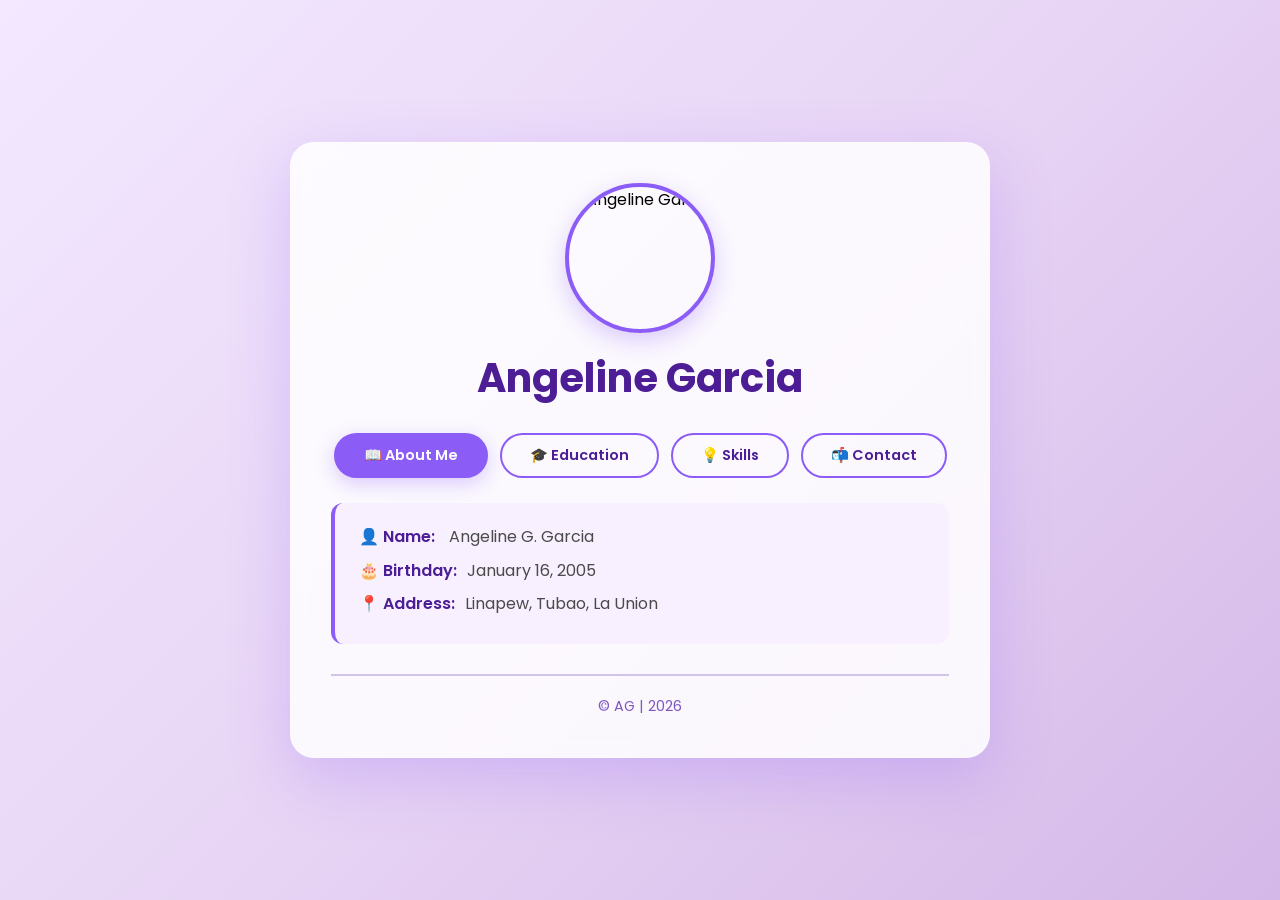
==== index.html @ c02a989e "Initial profile upload" ====
<!DOCTYPE html>
<html lang="en">
<head>
    <meta charset="UTF-8" />
    <meta name="viewport" content="width=device-width, initial-scale=1.0" />
    <title>Angeline Garcia | Personal Profile</title>
    <link href="https://fonts.googleapis.com/css2?family=Poppins:wght@300;400;500;600;700&display=swap" rel="stylesheet" />
    <style>
        * {
            margin: 0;
            padding: 0;
            box-sizing: border-box;
        }

        body {
            font-family: 'Poppins', sans-serif;
            background: linear-gradient(135deg, #f3e8ff 0%, #e8d5f5 50%, #d4b8e8 100%);
            min-height: 100vh;
            display: flex;
            justify-content: center;
            align-items: center;
            padding: 40px 20px;
        }

        .container {
            max-width: 700px;
            width: 100%;
            background: rgba(255, 255, 255, 0.85);
            backdrop-filter: blur(10px);
            padding: 40px;
            border-radius: 24px;
            box-shadow: 0 20px 60px rgba(139, 92, 246, 0.25);
            border: 1px solid rgba(255, 255, 255, 0.3);
            transition: all 0.3s ease;
        }

        .container:hover {
            box-shadow: 0 30px 80px rgba(139, 92, 246, 0.35);
        }

        /* ===== HOME SECTION ===== */
        .home-section {
            text-align: center;
        }

        .profile-img {
            display: block;
            margin: 0 auto 15px;
            width: 150px;
            height: 150px;
            border-radius: 50%;
            object-fit: cover;
            border: 4px solid #8B5CF6;
            box-shadow: 0 8px 25px rgba(139, 92, 246, 0.3);
            transition: transform 0.3s ease;
        }

        .profile-img:hover {
            transform: scale(1.05);
        }

        h1 {
            color: #4C1D95;
            font-size: 2.5rem;
            font-weight: 700;
            margin-bottom: 25px;
        }

        /* ===== BUTTONS ===== */
        .btn-group {
            display: flex;
            flex-wrap: wrap;
            justify-content: center;
            gap: 12px;
            margin-bottom: 25px;
        }

        .btn {
            padding: 10px 28px;
            border: 2px solid #8B5CF6;
            background: transparent;
            color: #4C1D95;
            border-radius: 50px;
            font-size: 0.9rem;
            font-weight: 600;
            cursor: pointer;
            transition: all 0.3s ease;
            font-family: 'Poppins', sans-serif;
        }

        .btn:hover {
            background: #8B5CF6;
            color: white;
            transform: translateY(-2px);
            box-shadow: 0 6px 20px rgba(139, 92, 246, 0.3);
        }

        .btn.active {
            background: #8B5CF6;
            color: white;
            box-shadow: 0 6px 20px rgba(139, 92, 246, 0.3);
        }

        /* ===== CONTENT SECTIONS ===== */
        .content-section {
            display: none;
            animation: fadeIn 0.5s ease;
        }

        .content-section.active {
            display: block;
        }

        @keyframes fadeIn {
            from {
                opacity: 0;
                transform: translateY(10px);
            }
            to {
                opacity: 1;
                transform: translateY(0);
            }
        }

        /* ===== ABOUT ===== */
        .about-text {
            color: #4a4a4a;
            line-height: 1.8;
            font-size: 1rem;
            background: #f8f0ff;
            padding: 20px 24px;
            border-radius: 12px;
            border-left: 4px solid #8B5CF6;
        }

        .about-text .info-item {
            display: flex;
            align-items: center;
            gap: 10px;
            margin-bottom: 5px;
        }

        .about-text .info-item .label {
            font-weight: 600;
            color: #4C1D95;
            min-width: 80px;
        }

        .about-text .info-item .value {
            color: #4a4a4a;
        }

        .about-text .divider {
            margin: 12px 0;
            border: none;
            border-top: 2px dashed #d1c4e9;
        }

        /* ===== EDUCATION ===== */
        .edu-item {
            background: #f8f0ff;
            padding: 15px 20px;
            border-radius: 12px;
            margin-bottom: 10px;
            transition: all 0.3s ease;
        }

        .edu-item:hover {
            background: #ede0ff;
            transform: translateX(5px);
        }

        .edu-item strong {
            color: #4C1D95;
            font-size: 1.1rem;
        }

        .edu-item .sub {
            color: #7e57c2;
            font-weight: 500;
        }

        /* ===== SKILLS ===== */
        .skills-grid {
            display: grid;
            grid-template-columns: repeat(auto-fit, minmax(140px, 1fr));
            gap: 12px;
            margin-top: 10px;
        }

        .skill-tag {
            background: linear-gradient(135deg, #8B5CF6, #B38BD9);
            color: white;
            padding: 10px 18px;
            border-radius: 50px;
            text-align: center;
            font-size: 0.9rem;
            font-weight: 500;
            box-shadow: 0 4px 12px rgba(139, 92, 246, 0.25);
            transition: all 0.3s ease;
            cursor: default;
        }

        .skill-tag:hover {
            transform: translateY(-3px);
            box-shadow: 0 8px 20px rgba(139, 92, 246, 0.35);
        }

        /* ===== CONTACT ===== */
        .contact-info {
            display: flex;
            flex-direction: column;
            gap: 10px;
            margin-top: 10px;
        }

        .contact-item {
            display: flex;
            align-items: center;
            gap: 12px;
            background: #f8f0ff;
            padding: 12px 20px;
            border-radius: 12px;
            transition: all 0.3s ease;
        }

        .contact-item:hover {
            background: #ede0ff;
            transform: translateX(5px);
        }

        .contact-item .icon {
            font-size: 1.3rem;
            min-width: 35px;
        }

        .contact-item a {
            color: #4C1D95;
            text-decoration: none;
            font-weight: 500;
            transition: color 0.3s;
        }

        .contact-item a:hover {
            color: #8B5CF6;
        }

        /* ===== FOOTER ===== */
        .footer {
            text-align: center;
            margin-top: 30px;
            padding-top: 20px;
            border-top: 2px solid #d1c4e9;
            color: #7e57c2;
            font-size: 0.9rem;
        }

        .footer .heart {
            color: #e74c3c;
        }

        /* ===== RESPONSIVE ===== */
        @media (max-width: 600px) {
            .container {
                padding: 25px;
            }

            h1 {
                font-size: 2rem;
            }

            .btn-group {
                gap: 8px;
            }

            .btn {
                padding: 8px 18px;
                font-size: 0.8rem;
            }

            .skills-grid {
                grid-template-columns: repeat(2, 1fr);
            }

            .profile-img {
                width: 120px;
                height: 120px;
            }

            .about-text .info-item {
                flex-direction: column;
                align-items: flex-start;
                gap: 2px;
            }

            .about-text .info-item .label {
                min-width: auto;
            }
        }

        @media (max-width: 400px) {
            .container {
                padding: 20px;
            }

            h1 {
                font-size: 1.6rem;
            }

            .btn {
                padding: 6px 14px;
                font-size: 0.7rem;
            }

            .skills-grid {
                grid-template-columns: 1fr;
            }
        }
    </style>
</head>
<body>

    <div class="container">

        <!-- ===== HOME SECTION (Always Visible) ===== -->
        <div class="home-section">
            <img src="profile.jpg" alt="Angeline  Garcia" class="profile-img" />
            <h1>Angeline  Garcia</h1>
        </div>

        <!-- ===== BUTTONS ===== -->
        <div class="btn-group">
            <button class="btn active" data-section="about">📖 About Me</button>
            <button class="btn" data-section="education">🎓 Education</button>
            <button class="btn" data-section="skills">💡 Skills</button>
            <button class="btn" data-section="contact">📬 Contact</button>
        </div>

        <!-- ===== ABOUT SECTION ===== -->
        <div class="content-section active" id="about">
            <div class="about-text">
                <div class="info-item">
                    <span class="label">👤 Name:</span>
                    <span class="value">Angeline G. Garcia</span>
                </div>
                <div class="info-item">
                    <span class="label">🎂 Birthday:</span>
                    <span class="value">January 16, 2005</span>
                </div>
                <div class="info-item">
                    <span class="label">📍 Address:</span>
                    <span class="value">Linapew, Tubao, La Union</span>
                </div>
               
            </div>
        </div>

        <!-- ===== EDUCATION SECTION ===== -->
        <div class="content-section" id="education">
            <div class="edu-item">
                <strong>Don Mariano Marcos Memorial State University - SLUC</strong><br />
                <span class="sub">Bachelor of Science in Computer Science</span>
            </div>
        </div>

        <!-- ===== SKILLS SECTION ===== -->
        <div class="content-section" id="skills">
            <div class="skills-grid">
                <div class="skill-tag">💬 Communication</div>
                <div class="skill-tag">🤝 Teamwork</div>
        
                <div class="skill-tag">🌐 Basic Web Development</div>
                <div class="skill-tag">🎨 HTML / CSS</div>
            </div>
        </div>

        <!-- ===== CONTACT SECTION ===== -->
        <div class="content-section" id="contact">
            <div class="contact-info">
                <div class="contact-item">
                    <span class="icon">📧</span>
                    <a href="mailto:youremail@example.com">anglngleragrca.gmail.com</a>
                </div>
                <div class="contact-item">
    <span class="icon">📘</span>
    <a href="https://facebook.com/yourusername" target="_blank">Ange Line</a>
</div>
                
            </div>
        </div>

        <!-- ===== FOOTER ===== -->
        <div class="footer">
            &copy; AG | 2026</span>
        </div>

    </div>

    <script>
        // Get all buttons and sections
        const buttons = document.querySelectorAll('.btn');
        const sections = {
            about: document.getElementById('about'),
            education: document.getElementById('education'),
            skills: document.getElementById('skills'),
            contact: document.getElementById('contact')
        };

        // Add click event to each button
        buttons.forEach(button => {
            button.addEventListener('click', function() {
                // Remove active class from all buttons
                buttons.forEach(btn => btn.classList.remove('active'));
                
                // Add active class to clicked button
                this.classList.add('active');
                
                // Get the section to show
                const sectionId = this.dataset.section;
                
                // Hide all sections
                Object.values(sections).forEach(section => {
                    section.classList.remove('active');
                });
                
                // Show the selected section
                if (sections[sectionId]) {
                    sections[sectionId].classList.add('active');
                }
            });
        });
    </script>

</body>
</html>
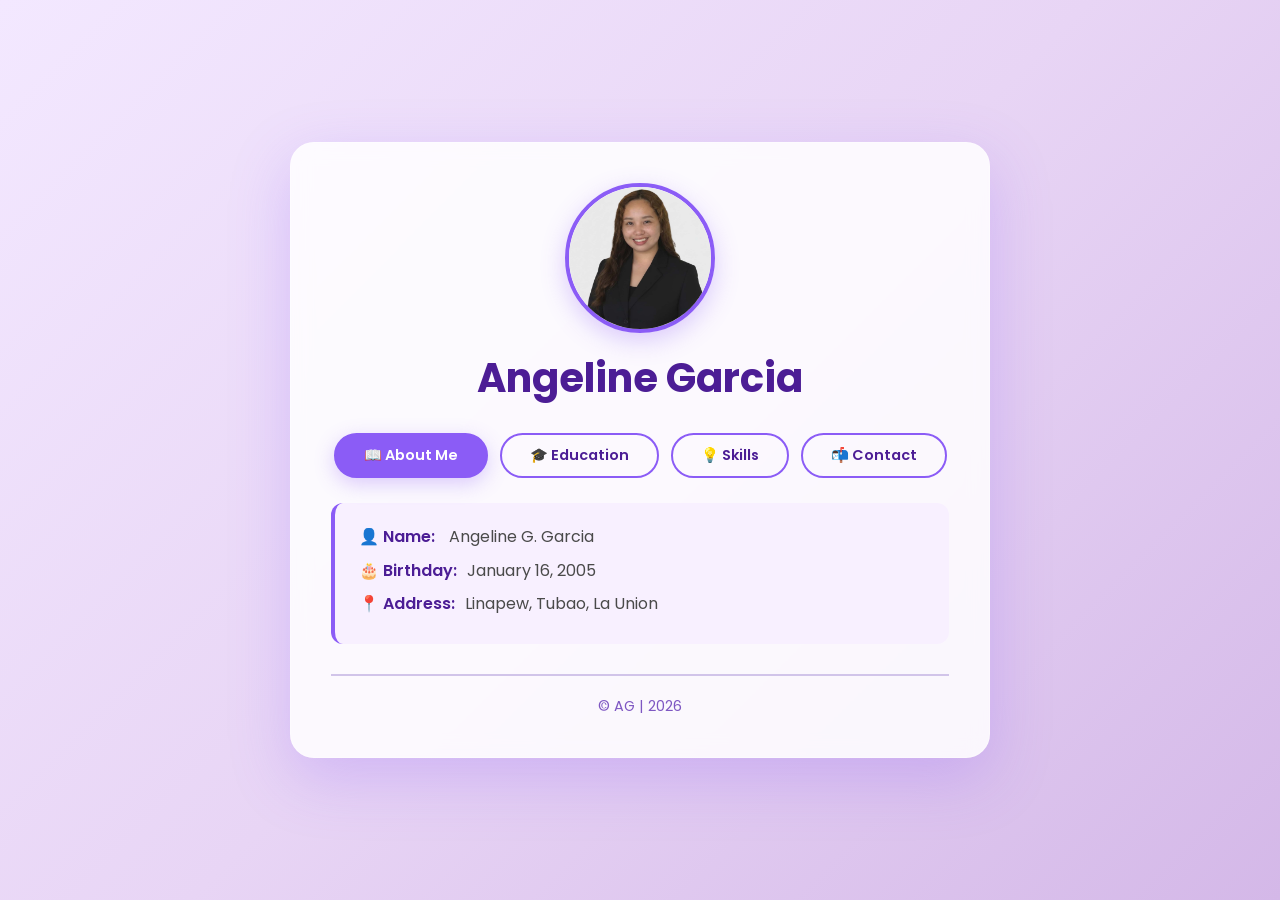
==== commit 36a91dc6: "Updated Facebook link" ====
--- a/index.html
+++ b/index.html
@@ -383,7 +383,7 @@
                 </div>
                 <div class="contact-item">
     <span class="icon">📘</span>
-    <a href="https://facebook.com/yourusername" target="_blank">Ange Line</a>
+    <a href="https://www.facebook.com/share/1L5s6URiWh" target="_blank">Facebook/</a>
 </div>
                 
             </div>
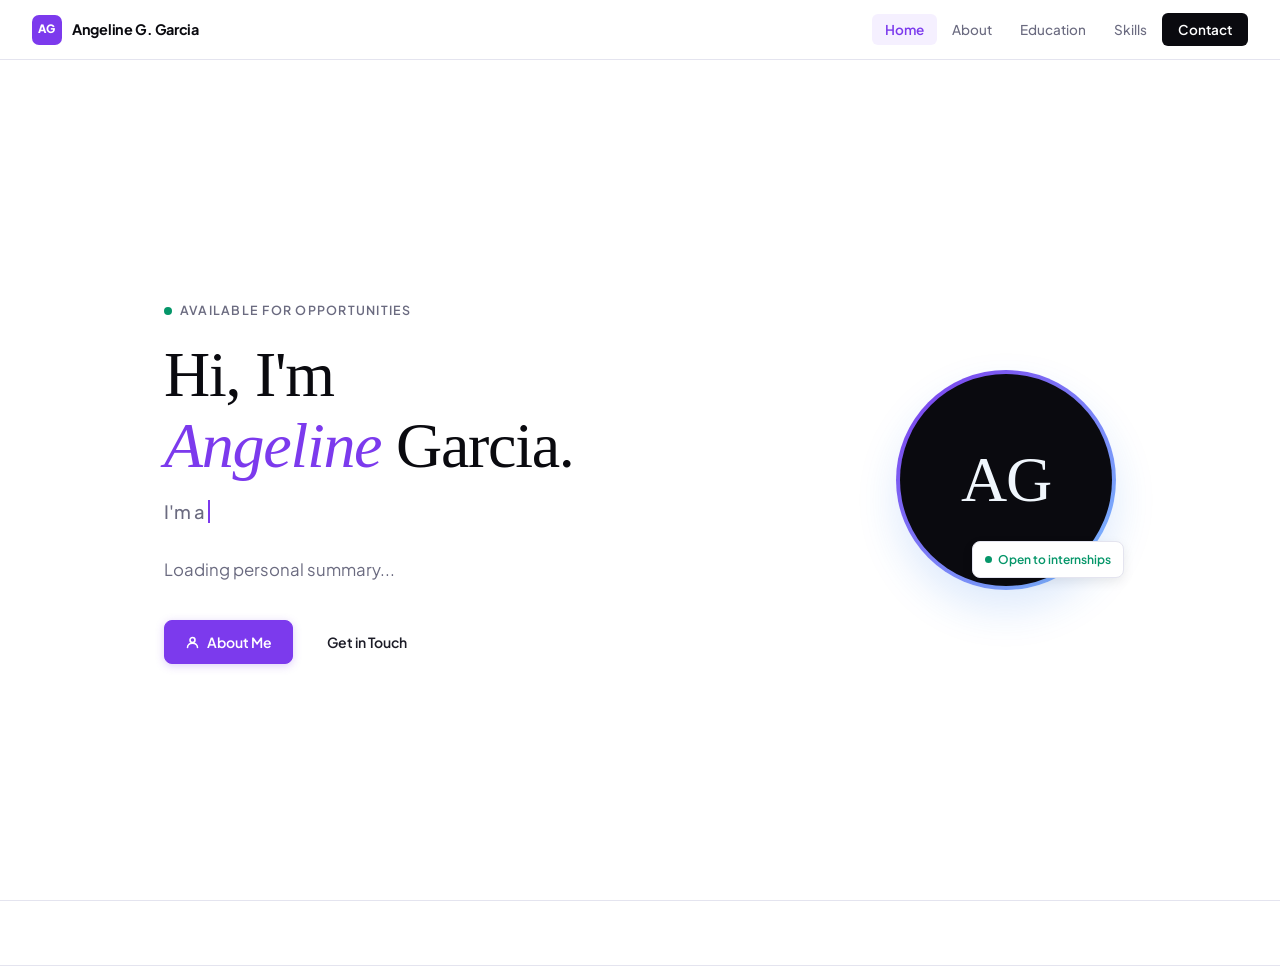
==== commit 84afee18: "Added all HTML, CSS, JS, and images" ====
--- a/index.html
+++ b/index.html
@@ -1,435 +1,367 @@
 <!DOCTYPE html>
 <html lang="en">
 <head>
-    <meta charset="UTF-8" />
-    <meta name="viewport" content="width=device-width, initial-scale=1.0" />
-    <title>Angeline Garcia | Personal Profile</title>
-    <link href="https://fonts.googleapis.com/css2?family=Poppins:wght@300;400;500;600;700&display=swap" rel="stylesheet" />
-    <style>
-        * {
-            margin: 0;
-            padding: 0;
-            box-sizing: border-box;
-        }
-
-        body {
-            font-family: 'Poppins', sans-serif;
-            background: linear-gradient(135deg, #f3e8ff 0%, #e8d5f5 50%, #d4b8e8 100%);
-            min-height: 100vh;
-            display: flex;
-            justify-content: center;
-            align-items: center;
-            padding: 40px 20px;
-        }
-
-        .container {
-            max-width: 700px;
-            width: 100%;
-            background: rgba(255, 255, 255, 0.85);
-            backdrop-filter: blur(10px);
-            padding: 40px;
-            border-radius: 24px;
-            box-shadow: 0 20px 60px rgba(139, 92, 246, 0.25);
-            border: 1px solid rgba(255, 255, 255, 0.3);
-            transition: all 0.3s ease;
-        }
-
-        .container:hover {
-            box-shadow: 0 30px 80px rgba(139, 92, 246, 0.35);
-        }
-
-        /* ===== HOME SECTION ===== */
-        .home-section {
-            text-align: center;
-        }
-
-        .profile-img {
-            display: block;
-            margin: 0 auto 15px;
-            width: 150px;
-            height: 150px;
-            border-radius: 50%;
-            object-fit: cover;
-            border: 4px solid #8B5CF6;
-            box-shadow: 0 8px 25px rgba(139, 92, 246, 0.3);
-            transition: transform 0.3s ease;
-        }
-
-        .profile-img:hover {
-            transform: scale(1.05);
-        }
-
-        h1 {
-            color: #4C1D95;
-            font-size: 2.5rem;
-            font-weight: 700;
-            margin-bottom: 25px;
-        }
-
-        /* ===== BUTTONS ===== */
-        .btn-group {
-            display: flex;
-            flex-wrap: wrap;
-            justify-content: center;
-            gap: 12px;
-            margin-bottom: 25px;
-        }
-
-        .btn {
-            padding: 10px 28px;
-            border: 2px solid #8B5CF6;
-            background: transparent;
-            color: #4C1D95;
-            border-radius: 50px;
-            font-size: 0.9rem;
-            font-weight: 600;
-            cursor: pointer;
-            transition: all 0.3s ease;
-            font-family: 'Poppins', sans-serif;
-        }
-
-        .btn:hover {
-            background: #8B5CF6;
-            color: white;
-            transform: translateY(-2px);
-            box-shadow: 0 6px 20px rgba(139, 92, 246, 0.3);
-        }
-
-        .btn.active {
-            background: #8B5CF6;
-            color: white;
-            box-shadow: 0 6px 20px rgba(139, 92, 246, 0.3);
-        }
-
-        /* ===== CONTENT SECTIONS ===== */
-        .content-section {
-            display: none;
-            animation: fadeIn 0.5s ease;
-        }
-
-        .content-section.active {
-            display: block;
-        }
-
-        @keyframes fadeIn {
-            from {
-                opacity: 0;
-                transform: translateY(10px);
-            }
-            to {
-                opacity: 1;
-                transform: translateY(0);
-            }
-        }
-
-        /* ===== ABOUT ===== */
-        .about-text {
-            color: #4a4a4a;
-            line-height: 1.8;
-            font-size: 1rem;
-            background: #f8f0ff;
-            padding: 20px 24px;
-            border-radius: 12px;
-            border-left: 4px solid #8B5CF6;
-        }
-
-        .about-text .info-item {
-            display: flex;
-            align-items: center;
-            gap: 10px;
-            margin-bottom: 5px;
-        }
-
-        .about-text .info-item .label {
-            font-weight: 600;
-            color: #4C1D95;
-            min-width: 80px;
-        }
-
-        .about-text .info-item .value {
-            color: #4a4a4a;
-        }
-
-        .about-text .divider {
-            margin: 12px 0;
-            border: none;
-            border-top: 2px dashed #d1c4e9;
-        }
-
-        /* ===== EDUCATION ===== */
-        .edu-item {
-            background: #f8f0ff;
-            padding: 15px 20px;
-            border-radius: 12px;
-            margin-bottom: 10px;
-            transition: all 0.3s ease;
-        }
-
-        .edu-item:hover {
-            background: #ede0ff;
-            transform: translateX(5px);
-        }
-
-        .edu-item strong {
-            color: #4C1D95;
-            font-size: 1.1rem;
-        }
-
-        .edu-item .sub {
-            color: #7e57c2;
-            font-weight: 500;
-        }
-
-        /* ===== SKILLS ===== */
-        .skills-grid {
-            display: grid;
-            grid-template-columns: repeat(auto-fit, minmax(140px, 1fr));
-            gap: 12px;
-            margin-top: 10px;
-        }
-
-        .skill-tag {
-            background: linear-gradient(135deg, #8B5CF6, #B38BD9);
-            color: white;
-            padding: 10px 18px;
-            border-radius: 50px;
-            text-align: center;
-            font-size: 0.9rem;
-            font-weight: 500;
-            box-shadow: 0 4px 12px rgba(139, 92, 246, 0.25);
-            transition: all 0.3s ease;
-            cursor: default;
-        }
-
-        .skill-tag:hover {
-            transform: translateY(-3px);
-            box-shadow: 0 8px 20px rgba(139, 92, 246, 0.35);
-        }
-
-        /* ===== CONTACT ===== */
-        .contact-info {
-            display: flex;
-            flex-direction: column;
-            gap: 10px;
-            margin-top: 10px;
-        }
-
-        .contact-item {
-            display: flex;
-            align-items: center;
-            gap: 12px;
-            background: #f8f0ff;
-            padding: 12px 20px;
-            border-radius: 12px;
-            transition: all 0.3s ease;
-        }
-
-        .contact-item:hover {
-            background: #ede0ff;
-            transform: translateX(5px);
-        }
-
-        .contact-item .icon {
-            font-size: 1.3rem;
-            min-width: 35px;
-        }
-
-        .contact-item a {
-            color: #4C1D95;
-            text-decoration: none;
-            font-weight: 500;
-            transition: color 0.3s;
-        }
-
-        .contact-item a:hover {
-            color: #8B5CF6;
-        }
-
-        /* ===== FOOTER ===== */
-        .footer {
-            text-align: center;
-            margin-top: 30px;
-            padding-top: 20px;
-            border-top: 2px solid #d1c4e9;
-            color: #7e57c2;
-            font-size: 0.9rem;
-        }
-
-        .footer .heart {
-            color: #e74c3c;
-        }
-
-        /* ===== RESPONSIVE ===== */
-        @media (max-width: 600px) {
-            .container {
-                padding: 25px;
-            }
-
-            h1 {
-                font-size: 2rem;
-            }
-
-            .btn-group {
-                gap: 8px;
-            }
-
-            .btn {
-                padding: 8px 18px;
-                font-size: 0.8rem;
-            }
-
-            .skills-grid {
-                grid-template-columns: repeat(2, 1fr);
-            }
-
-            .profile-img {
-                width: 120px;
-                height: 120px;
-            }
-
-            .about-text .info-item {
-                flex-direction: column;
-                align-items: flex-start;
-                gap: 2px;
-            }
-
-            .about-text .info-item .label {
-                min-width: auto;
-            }
-        }
-
-        @media (max-width: 400px) {
-            .container {
-                padding: 20px;
-            }
-
-            h1 {
-                font-size: 1.6rem;
-            }
-
-            .btn {
-                padding: 6px 14px;
-                font-size: 0.7rem;
-            }
-
-            .skills-grid {
-                grid-template-columns: 1fr;
-            }
-        }
-    </style>
+  <meta charset="UTF-8" />
+  <meta name="viewport" content="width=device-width, initial-scale=1.0" />
+  <title>Angeline G. Garcia — Portfolio</title>
+  <meta name="description" content="Personal portfolio of Angeline G. Garcia, BS Computer Science student at DMMMSU-SLUC." />
+  <link rel="stylesheet" href="assets/css/style.css" />
+  <style>
+    /* ── Hero ── */
+    .hero {
+      min-height: calc(100vh - var(--nav-h, 70px));
+      display: flex;
+      align-items: center;
+      padding: 60px 24px;
+      max-width: 1000px;
+      margin: 0 auto;
+    }
+
+    .hero-inner {
+      display: grid;
+      grid-template-columns: 1fr auto;
+      gap: 60px;
+      align-items: center;
+      width: 100%;
+    }
+
+    .hero-eyebrow {
+      display: inline-flex;
+      align-items: center;
+      gap: 8px;
+      font-size: 0.78rem;
+      font-weight: 600;
+      letter-spacing: .1em;
+      text-transform: uppercase;
+      color: var(--muted, #6c757d);
+      margin-bottom: 20px;
+    }
+
+    .hero-eyebrow .dot {
+      width: 8px; height: 8px;
+      border-radius: 50%;
+      background: var(--green, #28a745);
+      animation: pulse 2s infinite;
+    }
+
+    @keyframes pulse {
+      0%, 100% { box-shadow: 0 0 0 0 rgba(40, 167, 69, 0.4); }
+      50%       { box-shadow: 0 0 0 6px rgba(40, 167, 69, 0); }
+    }
+
+    .hero h1 {
+      font-family: 'Instrument Serif', Georgia, serif;
+      font-size: clamp(2.6rem, 6vw, 4rem);
+      font-weight: 400;
+      color: var(--ink, #212529);
+      line-height: 1.1;
+      letter-spacing: -.02em;
+      margin-bottom: 16px;
+    }
+
+    .hero h1 em {
+      font-style: italic;
+      color: var(--accent, #007bff);
+    }
+
+    .typewriter-wrap {
+      font-size: 1.15rem;
+      font-weight: 500;
+      color: var(--muted, #6c757d);
+      min-height: 1.6em;
+      margin-bottom: 28px;
+    }
+
+    #typewriter {
+      color: var(--ink, #212529);
+      border-right: 2px solid var(--accent, #007bff);
+      padding-right: 3px;
+      animation: blink .7s step-end infinite;
+    }
+
+    @keyframes blink {
+      50% { border-color: transparent; }
+    }
+
+    .hero-desc {
+      font-size: 1.05rem;
+      color: var(--muted, #6c757d);
+      line-height: 1.75;
+      max-width: 540px;
+      margin-bottom: 36px;
+    }
+
+    .hero-actions {
+      display: flex;
+      flex-wrap: wrap;
+      gap: 14px;
+    }
+
+    /* Avatar System */
+    .hero-avatar-wrap {
+      position: relative;
+      flex-shrink: 0;
+    }
+
+    .hero-avatar-ring {
+      width: 220px;
+      height: 220px;
+      border-radius: 50%;
+      background: linear-gradient(135deg, var(--accent, #007bff) 0%, #79C0FF 100%);
+      padding: 4px;
+      box-shadow: 0 20px 40px rgba(31,111,235,.15);
+      transition: transform 0.3s ease;
+    }
+
+    .hero-avatar-ring:hover {
+      transform: scale(1.03);
+    }
+
+    .hero-avatar-ring-inner {
+      width: 100%;
+      height: 100%;
+      border-radius: 50%;
+      overflow: hidden;
+      background: var(--ink, #212529); /* Dark background for modern high contrast layout */
+      display: flex;
+      align-items: center;
+      justify-content: center;
+      position: relative;
+    }
+
+    .avatar-fallback {
+      width: 100%;
+      height: 100%;
+      display: flex;
+      align-items: center;
+      justify-content: center;
+      font-family: 'Instrument Serif', Georgia, serif;
+      font-size: 4rem;
+      font-weight: 400;
+      color: #F0F6FC;
+      letter-spacing: -0.02em;
+      user-select: none;
+    }
+
+    .hero-badge {
+      position: absolute;
+      bottom: 12px;
+      right: -8px;
+      background: #ffffff;
+      border: 1px solid var(--border, #dee2e6);
+      border-radius: 8px;
+      padding: 8px 12px;
+      box-shadow: 0 4px 12px rgba(0,0,0,0.08);
+      font-size: 0.75rem;
+      font-weight: 600;
+      color: var(--green, #28a745);
+      display: flex;
+      align-items: center;
+      gap: 6px;
+      white-space: nowrap;
+    }
+
+    .hero-badge .dot {
+      width: 7px; height: 7px;
+      border-radius: 50%;
+      background: var(--green, #28a745);
+    }
+
+    /* Stats strip */
+    .stats-strip {
+      border-top: 1px solid var(--border, #dee2e6);
+      border-bottom: 1px solid var(--border, #dee2e6);
+      background: #ffffff;
+      padding: 32px 24px;
+    }
+
+    .stats-inner {
+      max-width: 900px;
+      margin: 0 auto;
+      display: grid;
+      grid-template-columns: repeat(3, 1fr);
+    }
+
+    .stat-item {
+      text-align: center;
+      padding: 0 24px;
+      border-right: 1px solid var(--border, #dee2e6);
+    }
+
+    .stat-item:last-child { border-right: none; }
+
+    .stat-number {
+      font-family: 'Instrument Serif', Georgia, serif;
+      font-size: 2.6rem;
+      font-weight: 400;
+      color: var(--ink, #212529);
+      line-height: 1;
+    }
+
+    .stat-label {
+      font-size: 0.8rem;
+      font-weight: 500;
+      color: var(--muted, #6c757d);
+      margin-top: 6px;
+      text-transform: uppercase;
+      letter-spacing: 0.05em;
+    }
+
+    /* Quick links */
+    .quick-links {
+      max-width: 900px;
+      margin: 0 auto;
+      padding: 64px 24px 90px;
+    }
+
+    .quick-grid {
+      display: grid;
+      grid-template-columns: repeat(auto-fit, minmax(200px, 1fr));
+      gap: 20px;
+      margin-top: 32px;
+    }
+
+    .quick-card {
+      background: #ffffff;
+      border: 1px solid var(--border, #dee2e6);
+      border-radius: var(--radius, 12px);
+      padding: 24px;
+      text-decoration: none;
+      color: var(--body, #495057);
+      transition: border-color 0.25s, transform 0.25s, box-shadow 0.25s;
+      display: flex;
+      flex-direction: column;
+      gap: 12px;
+    }
+
+    .quick-card:hover {
+      border-color: var(--accent, #007bff);
+      transform: translateY(-4px);
+      box-shadow: 0 12px 24px rgba(0,0,0,0.06);
+    }
+
+    .quick-icon {
+      width: 42px; height: 42px;
+      border-radius: 10px;
+      background: var(--ink, #212529);
+      display: flex;
+      align-items: center;
+      justify-content: center;
+    }
+
+    .quick-icon svg { width: 20px; height: 20px; color: #79C0FF; }
+
+    .quick-title {
+      font-size: 1rem;
+      font-weight: 600;
+      color: var(--ink, #212529);
+    }
+
+    .quick-desc {
+      font-size: 0.85rem;
+      color: var(--muted, #6c757d);
+      line-height: 1.5;
+    }
+
+    .quick-arrow {
+      margin-top: auto;
+      font-size: 0.85rem;
+      color: var(--accent, #007bff);
+      font-weight: 600;
+      display: flex;
+      align-items: center;
+      gap: 4px;
+      transition: gap 0.2s;
+    }
+
+    .quick-card:hover .quick-arrow {
+      gap: 8px;
+    }
+
+    /* Responsive Architecture Modernization */
+    @media (max-width: 768px) {
+      .hero { padding: 40px 24px; }
+      .hero-inner { 
+        grid-template-columns: 1fr; 
+        text-align: center;
+        gap: 40px;
+      }
+      .hero-eyebrow { justify-content: center; }
+      .hero-desc { margin-left: auto; margin-right: auto; }
+      .hero-actions { justify-content: center; }
+      
+      .hero-avatar-wrap { 
+        grid-row: 1; /* Moves avatar initials above text content on mobile screens */
+        align-self: center;
+        margin: 0 auto;
+      }
+      .hero-avatar-ring { width: 160px; height: 160px; }
+      .avatar-fallback { font-size: 3rem; }
+      
+      .stats-inner { grid-template-columns: 1fr; gap: 0; }
+      .stat-item { border-right: none; border-bottom: 1px solid var(--border, #dee2e6); padding: 20px 0; }
+      .stat-item:last-child { border-bottom: none; }
+    }
+  </style>
 </head>
 <body>
 
-    <div class="container">
-
-        <!-- ===== HOME SECTION (Always Visible) ===== -->
-        <div class="home-section">
-            <img src="profile.jpg" alt="Angeline  Garcia" class="profile-img" />
-            <h1>Angeline  Garcia</h1>
+<nav class="navbar" role="navigation" aria-label="Main navigation">
+  <a href="index.html" class="nav-brand">
+    <div class="nav-initials">AG</div>
+    <span class="nav-brand-name">Angeline G. Garcia</span>
+  </a>
+  <button class="nav-toggle" aria-label="Toggle menu" aria-expanded="false">
+    <span></span><span></span><span></span>
+  </button>
+  <ul class="nav-links">
+    <li><a href="index.html" class="active">Home</a></li>
+    <li><a href="about.html">About</a></li>
+    <li><a href="education.html">Education</a></li>
+    <li><a href="skills.html">Skills</a></li>
+    <li><a href="contact.html" class="nav-cta">Contact</a></li>
+  </ul>
+</nav>
+
+<section class="hero" aria-label="Introduction">
+  <div class="hero-inner">
+    <div class="hero-text">
+      <div class="hero-eyebrow">
+        <span class="dot"></span>
+        Available for opportunities
+      </div>
+      <h1>Hi, I'm<br><em>Angeline</em> Garcia.</h1>
+      <div class="typewriter-wrap">
+        I'm a <span id="typewriter"></span>
+      </div>
+      <p class="hero-desc" id="hero-desc">Loading personal summary...</p>
+      <div class="hero-actions">
+        <a href="about.html" class="btn btn-primary">
+          <svg width="15" height="15" viewBox="0 0 24 24" fill="none" stroke="currentColor" stroke-width="2.5" stroke-linecap="round" stroke-linejoin="round"><circle cx="12" cy="8" r="4"/><path d="M4 20c0-4 3.6-7 8-7s8 3 8 7"/></svg>
+          About Me
+        </a>
+        <a href="contact.html" class="btn btn-outline">Get in Touch</a>
+      </div>
+    </div>
+
+    <!-- Initials-Based Avatar Container -->
+    <div class="hero-avatar-wrap">
+      <div class="hero-avatar-ring">
+        <div class="hero-avatar-ring-inner">
+          <div class="avatar-fallback">AG</div>
         </div>
-
-        <!-- ===== BUTTONS ===== -->
-        <div class="btn-group">
-            <button class="btn active" data-section="about">📖 About Me</button>
-            <button class="btn" data-section="education">🎓 Education</button>
-            <button class="btn" data-section="skills">💡 Skills</button>
-            <button class="btn" data-section="contact">📬 Contact</button>
-        </div>
-
-        <!-- ===== ABOUT SECTION ===== -->
-        <div class="content-section active" id="about">
-            <div class="about-text">
-                <div class="info-item">
-                    <span class="label">👤 Name:</span>
-                    <span class="value">Angeline G. Garcia</span>
-                </div>
-                <div class="info-item">
-                    <span class="label">🎂 Birthday:</span>
-                    <span class="value">January 16, 2005</span>
-                </div>
-                <div class="info-item">
-                    <span class="label">📍 Address:</span>
-                    <span class="value">Linapew, Tubao, La Union</span>
-                </div>
-               
-            </div>
-        </div>
-
-        <!-- ===== EDUCATION SECTION ===== -->
-        <div class="content-section" id="education">
-            <div class="edu-item">
-                <strong>Don Mariano Marcos Memorial State University - SLUC</strong><br />
-                <span class="sub">Bachelor of Science in Computer Science</span>
-            </div>
-        </div>
-
-        <!-- ===== SKILLS SECTION ===== -->
-        <div class="content-section" id="skills">
-            <div class="skills-grid">
-                <div class="skill-tag">💬 Communication</div>
-                <div class="skill-tag">🤝 Teamwork</div>
-        
-                <div class="skill-tag">🌐 Basic Web Development</div>
-                <div class="skill-tag">🎨 HTML / CSS</div>
-            </div>
-        </div>
-
-        <!-- ===== CONTACT SECTION ===== -->
-        <div class="content-section" id="contact">
-            <div class="contact-info">
-                <div class="contact-item">
-                    <span class="icon">📧</span>
-                    <a href="mailto:youremail@example.com">anglngleragrca.gmail.com</a>
-                </div>
-                <div class="contact-item">
-    <span class="icon">📘</span>
-    <a href="https://www.facebook.com/share/1L5s6URiWh" target="_blank">Facebook/</a>
+      </div>
+      <div class="hero-badge">
+        <span class="dot"></span>
+        Open to internships
+      </div>
+    </div>
+  </div>
+</section>
+
+<div class="stats-strip" aria-label="Quick stats">
+  <!-- Continue rendering your stats items down below -->
 </div>
-                
-            </div>
-        </div>
-
-        <!-- ===== FOOTER ===== -->
-        <div class="footer">
-            &copy; AG | 2026</span>
-        </div>
-
-    </div>
-
-    <script>
-        // Get all buttons and sections
-        const buttons = document.querySelectorAll('.btn');
-        const sections = {
-            about: document.getElementById('about'),
-            education: document.getElementById('education'),
-            skills: document.getElementById('skills'),
-            contact: document.getElementById('contact')
-        };
-
-        // Add click event to each button
-        buttons.forEach(button => {
-            button.addEventListener('click', function() {
-                // Remove active class from all buttons
-                buttons.forEach(btn => btn.classList.remove('active'));
-                
-                // Add active class to clicked button
-                this.classList.add('active');
-                
-                // Get the section to show
-                const sectionId = this.dataset.section;
-                
-                // Hide all sections
-                Object.values(sections).forEach(section => {
-                    section.classList.remove('active');
-                });
-                
-                // Show the selected section
-                if (sections[sectionId]) {
-                    sections[sectionId].classList.add('active');
-                }
-            });
-        });
-    </script>
 
 </body>
 </html>
--- a/assets/css/style.css
+++ b/assets/css/style.css
@@ -0,0 +1,383 @@
+/* ============================================================
+   style.css — Angeline G. Garcia Portfolio
+   ============================================================ */
+
+@import url('https://fonts.googleapis.com/css2?family=Plus+Jakarta+Sans:wght@300;400;500;600;700;800&family=Fraunces:ital,opsz,wght@0,9..144,300;0,9..144,600;1,9..144,300;1,9..144,600&display=swap');
+
+*, *::before, *::after { margin: 0; padding: 0; box-sizing: border-box; }
+
+:root {
+  /* Palette */
+  --ink:        #0A0A0F;
+  --body:       #1C1C27;
+  --muted:      #6B6B80;
+  --subtle:     #9393A8;
+  --border:     #E4E4EF;
+  --bg:         #FFFFFF;
+  --surface:    #F7F7FB;
+  --accent:     #7C3AED;
+  --accent-lt:  #A78BFA;
+  --accent-bg:  #F5F0FF;
+  --accent-bd:  #DDD6FE;
+  --green:      #059669;
+  --green-bg:   #ECFDF5;
+  --green-bd:   #A7F3D0;
+
+  /* Dark surface (hero, card headers) */
+  --dark:       #0F0F1A;
+  --dark-2:     #1A1A2E;
+  --dark-text:  #E8E8F0;
+  --dark-muted: #8888A0;
+
+  /* Layout */
+  --nav-h:      60px;
+  --radius-sm:  6px;
+  --radius:     12px;
+  --radius-lg:  18px;
+  --shadow-sm:  0 1px 3px rgba(0,0,0,.06), 0 1px 2px rgba(0,0,0,.04);
+  --shadow-md:  0 4px 20px rgba(0,0,0,.07);
+  --shadow-lg:  0 12px 40px rgba(0,0,0,.10);
+  --transition: .2s ease;
+}
+
+html { scroll-behavior: smooth; }
+
+body {
+  font-family: 'Plus Jakarta Sans', system-ui, sans-serif;
+  background: var(--bg);
+  color: var(--body);
+  line-height: 1.6;
+  min-height: 100vh;
+  padding-top: var(--nav-h);
+  -webkit-font-smoothing: antialiased;
+}
+
+a { color: inherit; text-decoration: none; }
+img { max-width: 100%; display: block; }
+button { font-family: inherit; cursor: pointer; border: none; background: none; }
+
+/* ═══════════════════════════════════
+   NAVBAR
+═══════════════════════════════════ */
+.navbar {
+  position: fixed;
+  top: 0; left: 0; right: 0;
+  height: var(--nav-h);
+  background: rgba(255,255,255,.92);
+  backdrop-filter: blur(16px);
+  -webkit-backdrop-filter: blur(16px);
+  border-bottom: 1px solid var(--border);
+  z-index: 100;
+  display: flex;
+  align-items: center;
+  justify-content: space-between;
+  padding: 0 32px;
+}
+
+.nav-brand {
+  display: flex;
+  align-items: center;
+  gap: 10px;
+  font-weight: 700;
+  font-size: 0.9rem;
+  color: var(--ink);
+  letter-spacing: -.02em;
+}
+
+.nav-initials {
+  width: 30px; height: 30px;
+  border-radius: 7px;
+  background: var(--accent);
+  color: #fff;
+  font-size: 0.72rem;
+  font-weight: 800;
+  display: flex;
+  align-items: center;
+  justify-content: center;
+  letter-spacing: .03em;
+  flex-shrink: 0;
+}
+
+.nav-links {
+  display: flex;
+  align-items: center;
+  gap: 2px;
+  list-style: none;
+}
+
+.nav-links a {
+  display: block;
+  padding: 5px 13px;
+  font-size: 0.845rem;
+  font-weight: 500;
+  color: var(--muted);
+  border-radius: var(--radius-sm);
+  transition: background var(--transition), color var(--transition);
+}
+
+.nav-links a:hover { background: var(--surface); color: var(--ink); }
+
+.nav-links a.active {
+  background: var(--accent-bg);
+  color: var(--accent);
+  font-weight: 600;
+}
+
+.nav-cta {
+  background: var(--ink) !important;
+  color: #fff !important;
+  font-weight: 600 !important;
+  padding: 6px 16px !important;
+  border-radius: var(--radius-sm) !important;
+  transition: opacity var(--transition) !important;
+}
+.nav-cta:hover { opacity: .82 !important; }
+.nav-cta.active { background: var(--accent) !important; color: #fff !important; }
+
+/* Hamburger */
+.nav-toggle {
+  display: none;
+  flex-direction: column;
+  gap: 5px;
+  padding: 4px;
+  cursor: pointer;
+}
+.nav-toggle span {
+  display: block; width: 22px; height: 2px;
+  background: var(--ink); border-radius: 2px;
+  transition: transform var(--transition), opacity var(--transition);
+}
+
+@media (max-width: 700px) {
+  .nav-toggle { display: flex; }
+  .nav-links {
+    position: fixed;
+    top: var(--nav-h); left: 0; right: 0;
+    background: var(--bg);
+    border-bottom: 1px solid var(--border);
+    flex-direction: column;
+    align-items: stretch;
+    padding: 12px 16px;
+    gap: 2px;
+    transform: translateY(-110%);
+    opacity: 0;
+    transition: transform .25s ease, opacity .25s ease;
+    pointer-events: none;
+    box-shadow: var(--shadow-md);
+  }
+  .nav-links.open { transform: translateY(0); opacity: 1; pointer-events: all; }
+  .nav-links a { padding: 11px 14px; }
+  .navbar { padding: 0 20px; }
+}
+
+/* ═══════════════════════════════════
+   LAYOUT
+═══════════════════════════════════ */
+.page-wrap {
+  max-width: 920px;
+  margin: 0 auto;
+  padding: 56px 24px 96px;
+}
+
+/* ═══════════════════════════════════
+   SECTION DIVIDER
+═══════════════════════════════════ */
+.eyebrow {
+  display: flex;
+  align-items: center;
+  gap: 12px;
+  margin-bottom: 40px;
+}
+
+.eyebrow::after {
+  content: '';
+  flex: 1;
+  height: 1px;
+  background: var(--border);
+}
+
+.eyebrow-text {
+  font-size: 0.7rem;
+  font-weight: 700;
+  letter-spacing: .14em;
+  text-transform: uppercase;
+  color: var(--subtle);
+  white-space: nowrap;
+}
+
+.eyebrow-dot {
+  width: 6px; height: 6px;
+  border-radius: 50%;
+  background: var(--accent);
+  flex-shrink: 0;
+}
+
+/* ═══════════════════════════════════
+   CARDS
+═══════════════════════════════════ */
+.card {
+  background: var(--bg);
+  border: 1px solid var(--border);
+  border-radius: var(--radius);
+  box-shadow: var(--shadow-sm);
+  overflow: hidden;
+}
+
+.card-header {
+  padding: 14px 22px;
+  border-bottom: 1px solid var(--border);
+  background: var(--surface);
+  display: flex;
+  align-items: center;
+  gap: 9px;
+}
+
+.card-header svg { width: 14px; height: 14px; color: var(--subtle); flex-shrink: 0; }
+
+.card-header-title {
+  font-size: 0.7rem;
+  font-weight: 700;
+  letter-spacing: .12em;
+  text-transform: uppercase;
+  color: var(--muted);
+}
+
+.card-body { padding: 24px; }
+
+/* ═══════════════════════════════════
+   BUTTONS
+═══════════════════════════════════ */
+.btn {
+  display: inline-flex;
+  align-items: center;
+  gap: 7px;
+  padding: 10px 20px;
+  border-radius: 8px;
+  font-size: 0.875rem;
+  font-weight: 600;
+  cursor: pointer;
+  transition: all var(--transition);
+  text-decoration: none;
+  font-family: inherit;
+}
+
+.btn-primary {
+  background: var(--accent);
+  color: #fff;
+  border: 1px solid var(--accent);
+  box-shadow: 0 2px 8px rgba(124,58,237,.25);
+}
+.btn-primary:hover {
+  background: #6D28D9;
+  border-color: #6D28D9;
+  box-shadow: 0 4px 16px rgba(124,58,237,.35);
+  transform: translateY(-1px);
+}
+
+.btn-ghost {
+  background: transparent;
+  color: var(--body);
+  border: 1px solid var(--border);
+}
+.btn-ghost:hover {
+  border-color: var(--accent-bd);
+  color: var(--accent);
+  background: var(--accent-bg);
+}
+
+.btn-dark {
+  background: var(--ink);
+  color: var(--dark-text);
+  border: 1px solid var(--ink);
+}
+.btn-dark:hover { opacity: .85; }
+
+/* ═══════════════════════════════════
+   BADGES
+═══════════════════════════════════ */
+.badge {
+  display: inline-flex;
+  align-items: center;
+  gap: 5px;
+  font-size: 0.72rem;
+  font-weight: 600;
+  padding: 3px 10px;
+  border-radius: 999px;
+  letter-spacing: .01em;
+}
+.badge-green { background: var(--green-bg); color: var(--green); border: 1px solid var(--green-bd); }
+.badge-violet { background: var(--accent-bg); color: var(--accent); border: 1px solid var(--accent-bd); }
+.badge-gray  { background: var(--surface); color: var(--muted); border: 1px solid var(--border); }
+
+/* ═══════════════════════════════════
+   SCROLL REVEAL
+═══════════════════════════════════ */
+.reveal {
+  opacity: 0;
+  transform: translateY(18px);
+  transition: opacity .55s ease, transform .55s ease;
+}
+.reveal.visible { opacity: 1; transform: translateY(0); }
+
+/* ═══════════════════════════════════
+   FOOTER
+═══════════════════════════════════ */
+.site-footer {
+  background: var(--dark);
+  padding: 40px 32px;
+  text-align: center;
+  color: var(--dark-muted);
+  font-size: 0.82rem;
+}
+
+.site-footer-inner { max-width: 920px; margin: 0 auto; }
+
+.footer-brand {
+  font-family: 'Fraunces', serif;
+  font-size: 1.2rem;
+  color: var(--dark-text);
+  font-weight: 300;
+  letter-spacing: -.01em;
+  margin-bottom: 16px;
+}
+
+.footer-links {
+  display: flex;
+  justify-content: center;
+  flex-wrap: wrap;
+  gap: 4px;
+  margin-bottom: 20px;
+}
+
+.footer-links a {
+  color: var(--dark-muted);
+  font-size: 0.82rem;
+  padding: 4px 10px;
+  border-radius: 4px;
+  transition: color var(--transition);
+}
+.footer-links a:hover { color: var(--accent-lt); }
+
+.footer-copy { font-size: 0.75rem; color: #44445A; }
+/* ── Certificate Image Enhancements ── */
+.cert-image-container {
+  width: 100%;
+  height: 180px; /* Perfect height for standard horizontal certificates */
+  background: var(--surface);
+  border-bottom: 1px solid var(--border);
+  overflow: hidden;
+  position: relative;
+}
+
+.cert-image {
+  width: 100%;
+  height: 100%;
+  object-fit: cover; /* Keeps aspect ratio clean without stretching */
+  object-position: center top;
+  transition: transform var(--transition);
+}
+
+/* Subtle zoom effect when hovering over the card */
+.cert-card:hover .cert-image {
+  transform: scale(1.03);
+}
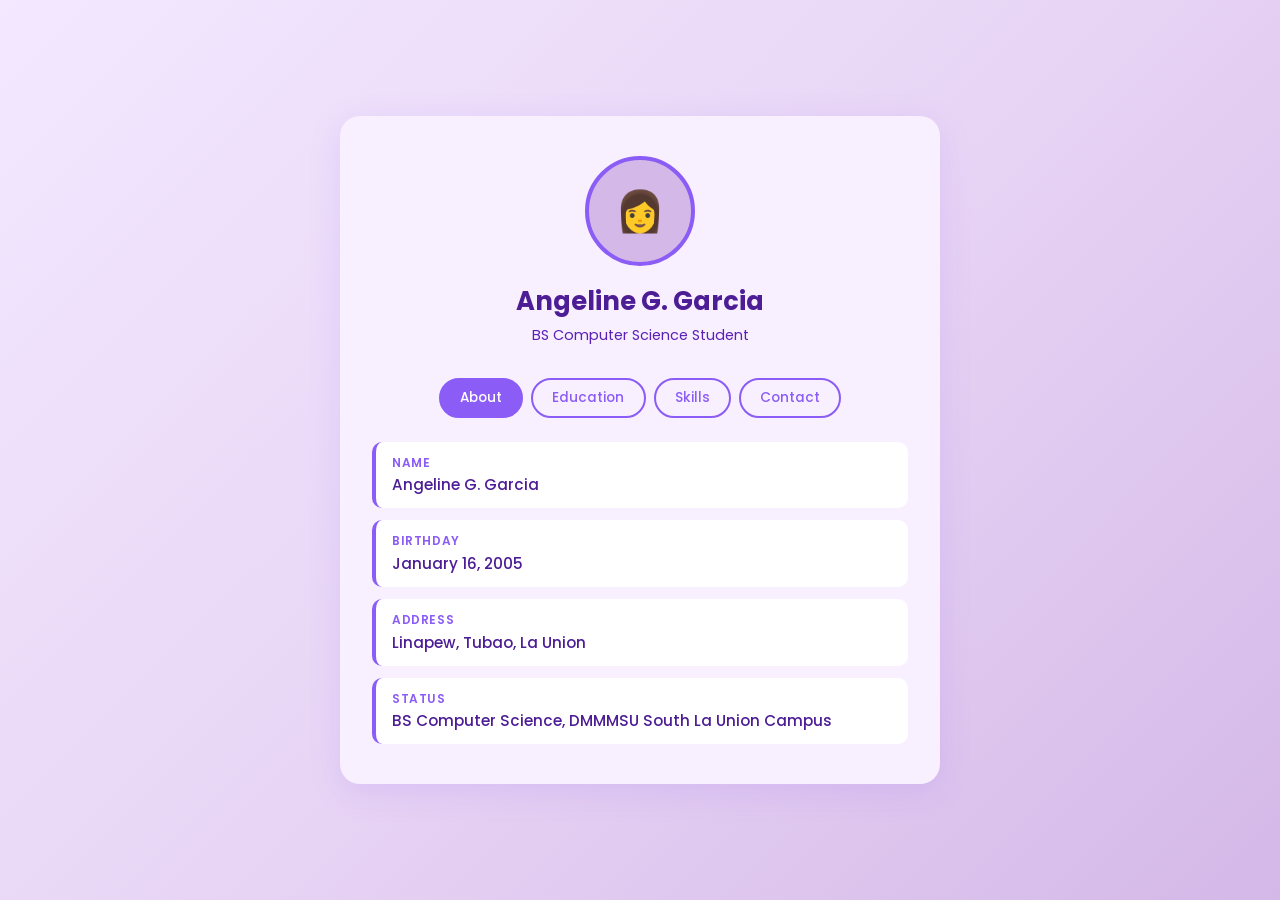
==== commit cbc597a7: "Updated index.html on midterm-activity1 branch" ====
--- a/index.html
+++ b/index.html
@@ -3,365 +3,261 @@
 <head>
   <meta charset="UTF-8" />
   <meta name="viewport" content="width=device-width, initial-scale=1.0" />
-  <title>Angeline G. Garcia — Portfolio</title>
-  <meta name="description" content="Personal portfolio of Angeline G. Garcia, BS Computer Science student at DMMMSU-SLUC." />
-  <link rel="stylesheet" href="assets/css/style.css" />
+  <title>Angeline G. Garcia | Profile</title>
+  <link href="https://fonts.googleapis.com/css2?family=Poppins:wght@300;400;500;600;700&display=swap" rel="stylesheet" />
   <style>
-    /* ── Hero ── */
-    .hero {
-      min-height: calc(100vh - var(--nav-h, 70px));
-      display: flex;
-      align-items: center;
-      padding: 60px 24px;
-      max-width: 1000px;
-      margin: 0 auto;
-    }
-
-    .hero-inner {
-      display: grid;
-      grid-template-columns: 1fr auto;
-      gap: 60px;
-      align-items: center;
-      width: 100%;
-    }
-
-    .hero-eyebrow {
-      display: inline-flex;
-      align-items: center;
-      gap: 8px;
-      font-size: 0.78rem;
-      font-weight: 600;
-      letter-spacing: .1em;
-      text-transform: uppercase;
-      color: var(--muted, #6c757d);
-      margin-bottom: 20px;
-    }
-
-    .hero-eyebrow .dot {
-      width: 8px; height: 8px;
-      border-radius: 50%;
-      background: var(--green, #28a745);
-      animation: pulse 2s infinite;
-    }
-
-    @keyframes pulse {
-      0%, 100% { box-shadow: 0 0 0 0 rgba(40, 167, 69, 0.4); }
-      50%       { box-shadow: 0 0 0 6px rgba(40, 167, 69, 0); }
-    }
-
-    .hero h1 {
-      font-family: 'Instrument Serif', Georgia, serif;
-      font-size: clamp(2.6rem, 6vw, 4rem);
-      font-weight: 400;
-      color: var(--ink, #212529);
-      line-height: 1.1;
-      letter-spacing: -.02em;
-      margin-bottom: 16px;
-    }
-
-    .hero h1 em {
-      font-style: italic;
-      color: var(--accent, #007bff);
-    }
-
-    .typewriter-wrap {
-      font-size: 1.15rem;
-      font-weight: 500;
-      color: var(--muted, #6c757d);
-      min-height: 1.6em;
-      margin-bottom: 28px;
-    }
-
-    #typewriter {
-      color: var(--ink, #212529);
-      border-right: 2px solid var(--accent, #007bff);
-      padding-right: 3px;
-      animation: blink .7s step-end infinite;
-    }
-
-    @keyframes blink {
-      50% { border-color: transparent; }
-    }
-
-    .hero-desc {
-      font-size: 1.05rem;
-      color: var(--muted, #6c757d);
-      line-height: 1.75;
-      max-width: 540px;
-      margin-bottom: 36px;
-    }
-
-    .hero-actions {
-      display: flex;
-      flex-wrap: wrap;
-      gap: 14px;
-    }
-
-    /* Avatar System */
-    .hero-avatar-wrap {
-      position: relative;
-      flex-shrink: 0;
-    }
-
-    .hero-avatar-ring {
-      width: 220px;
-      height: 220px;
-      border-radius: 50%;
-      background: linear-gradient(135deg, var(--accent, #007bff) 0%, #79C0FF 100%);
-      padding: 4px;
-      box-shadow: 0 20px 40px rgba(31,111,235,.15);
-      transition: transform 0.3s ease;
-    }
-
-    .hero-avatar-ring:hover {
-      transform: scale(1.03);
-    }
-
-    .hero-avatar-ring-inner {
-      width: 100%;
-      height: 100%;
-      border-radius: 50%;
-      overflow: hidden;
-      background: var(--ink, #212529); /* Dark background for modern high contrast layout */
+    * {
+      margin: 0;
+      padding: 0;
+      box-sizing: border-box;
+    }
+
+    body {
+      font-family: 'Poppins', sans-serif;
+      background: linear-gradient(135deg, #f3e8ff, #e8d5f5, #d4b8e8);
+      min-height: 100vh;
       display: flex;
       align-items: center;
       justify-content: center;
-      position: relative;
-    }
-
-    .avatar-fallback {
+      padding: 2rem 1rem;
+    }
+
+    .card {
+      background: #f8f0ff;
+      border-radius: 20px;
+      padding: 2.5rem 2rem;
+      max-width: 600px;
       width: 100%;
-      height: 100%;
+      box-shadow: 0 8px 32px rgba(139, 92, 246, 0.15);
+    }
+
+    .profile-header {
+      text-align: center;
+      margin-bottom: 2rem;
+    }
+
+    .profile-img {
+      width: 110px;
+      height: 110px;
+      border-radius: 50%;
+      object-fit: cover;
+      border: 4px solid #8B5CF6;
+      margin-bottom: 1rem;
+    }
+
+    .profile-img-placeholder {
+      width: 110px;
+      height: 110px;
+      border-radius: 50%;
+      background: #d4b8e8;
+      border: 4px solid #8B5CF6;
+      margin: 0 auto 1rem;
       display: flex;
       align-items: center;
       justify-content: center;
-      font-family: 'Instrument Serif', Georgia, serif;
-      font-size: 4rem;
-      font-weight: 400;
-      color: #F0F6FC;
-      letter-spacing: -0.02em;
-      user-select: none;
-    }
-
-    .hero-badge {
-      position: absolute;
-      bottom: 12px;
-      right: -8px;
-      background: #ffffff;
-      border: 1px solid var(--border, #dee2e6);
-      border-radius: 8px;
-      padding: 8px 12px;
-      box-shadow: 0 4px 12px rgba(0,0,0,0.08);
+      font-size: 2.5rem;
+      color: #4C1D95;
+    }
+
+    h1 {
+      font-size: 1.6rem;
+      font-weight: 700;
+      color: #4C1D95;
+    }
+
+    .subtitle {
+      font-size: 0.9rem;
+      color: #5B21B6;
+      margin-top: 0.25rem;
+    }
+
+    .tabs {
+      display: flex;
+      gap: 0.5rem;
+      margin-bottom: 1.5rem;
+      flex-wrap: wrap;
+      justify-content: center;
+    }
+
+    .tab-btn {
+      padding: 0.5rem 1.2rem;
+      border: 2px solid #8B5CF6;
+      background: transparent;
+      color: #8B5CF6;
+      border-radius: 25px;
+      font-family: 'Poppins', sans-serif;
+      font-size: 0.85rem;
+      font-weight: 500;
+      cursor: pointer;
+      transition: all 0.2s ease;
+    }
+
+    .tab-btn:hover,
+    .tab-btn.active {
+      background: #8B5CF6;
+      color: #fff;
+    }
+
+    .tab-content {
+      display: none;
+      animation: fadeIn 0.3s ease;
+    }
+
+    .tab-content.active {
+      display: block;
+    }
+
+    @keyframes fadeIn {
+      from { opacity: 0; transform: translateY(6px); }
+      to   { opacity: 1; transform: translateY(0); }
+    }
+
+    .info-row {
+      display: flex;
+      flex-direction: column;
+      gap: 0.75rem;
+    }
+
+    .info-item {
+      background: #fff;
+      border-radius: 10px;
+      padding: 0.75rem 1rem;
+      border-left: 4px solid #8B5CF6;
+    }
+
+    .info-label {
       font-size: 0.75rem;
+      color: #8B5CF6;
       font-weight: 600;
-      color: var(--green, #28a745);
-      display: flex;
-      align-items: center;
-      gap: 6px;
-      white-space: nowrap;
-    }
-
-    .hero-badge .dot {
-      width: 7px; height: 7px;
-      border-radius: 50%;
-      background: var(--green, #28a745);
-    }
-
-    /* Stats strip */
-    .stats-strip {
-      border-top: 1px solid var(--border, #dee2e6);
-      border-bottom: 1px solid var(--border, #dee2e6);
-      background: #ffffff;
-      padding: 32px 24px;
-    }
-
-    .stats-inner {
-      max-width: 900px;
-      margin: 0 auto;
-      display: grid;
-      grid-template-columns: repeat(3, 1fr);
-    }
-
-    .stat-item {
-      text-align: center;
-      padding: 0 24px;
-      border-right: 1px solid var(--border, #dee2e6);
-    }
-
-    .stat-item:last-child { border-right: none; }
-
-    .stat-number {
-      font-family: 'Instrument Serif', Georgia, serif;
-      font-size: 2.6rem;
-      font-weight: 400;
-      color: var(--ink, #212529);
-      line-height: 1;
-    }
-
-    .stat-label {
-      font-size: 0.8rem;
-      font-weight: 500;
-      color: var(--muted, #6c757d);
-      margin-top: 6px;
       text-transform: uppercase;
       letter-spacing: 0.05em;
     }
 
-    /* Quick links */
-    .quick-links {
-      max-width: 900px;
-      margin: 0 auto;
-      padding: 64px 24px 90px;
-    }
-
-    .quick-grid {
+    .info-value {
+      font-size: 0.95rem;
+      color: #4C1D95;
+      font-weight: 500;
+      margin-top: 0.1rem;
+    }
+
+    .skills-grid {
       display: grid;
-      grid-template-columns: repeat(auto-fit, minmax(200px, 1fr));
-      gap: 20px;
-      margin-top: 32px;
-    }
-
-    .quick-card {
-      background: #ffffff;
-      border: 1px solid var(--border, #dee2e6);
-      border-radius: var(--radius, 12px);
-      padding: 24px;
-      text-decoration: none;
-      color: var(--body, #495057);
-      transition: border-color 0.25s, transform 0.25s, box-shadow 0.25s;
-      display: flex;
-      flex-direction: column;
-      gap: 12px;
-    }
-
-    .quick-card:hover {
-      border-color: var(--accent, #007bff);
-      transform: translateY(-4px);
-      box-shadow: 0 12px 24px rgba(0,0,0,0.06);
-    }
-
-    .quick-icon {
-      width: 42px; height: 42px;
+      grid-template-columns: repeat(auto-fit, minmax(130px, 1fr));
+      gap: 0.75rem;
+    }
+
+    .skill-chip {
+      background: #fff;
+      border: 2px solid #8B5CF6;
+      color: #4C1D95;
       border-radius: 10px;
-      background: var(--ink, #212529);
-      display: flex;
-      align-items: center;
-      justify-content: center;
-    }
-
-    .quick-icon svg { width: 20px; height: 20px; color: #79C0FF; }
-
-    .quick-title {
-      font-size: 1rem;
-      font-weight: 600;
-      color: var(--ink, #212529);
-    }
-
-    .quick-desc {
+      padding: 0.6rem 0.8rem;
       font-size: 0.85rem;
-      color: var(--muted, #6c757d);
-      line-height: 1.5;
-    }
-
-    .quick-arrow {
-      margin-top: auto;
-      font-size: 0.85rem;
-      color: var(--accent, #007bff);
-      font-weight: 600;
-      display: flex;
-      align-items: center;
-      gap: 4px;
-      transition: gap 0.2s;
-    }
-
-    .quick-card:hover .quick-arrow {
-      gap: 8px;
-    }
-
-    /* Responsive Architecture Modernization */
-    @media (max-width: 768px) {
-      .hero { padding: 40px 24px; }
-      .hero-inner { 
-        grid-template-columns: 1fr; 
-        text-align: center;
-        gap: 40px;
+      font-weight: 500;
+      text-align: center;
+    }
+
+    @media (max-width: 480px) {
+      .card {
+        padding: 2rem 1.25rem;
       }
-      .hero-eyebrow { justify-content: center; }
-      .hero-desc { margin-left: auto; margin-right: auto; }
-      .hero-actions { justify-content: center; }
-      
-      .hero-avatar-wrap { 
-        grid-row: 1; /* Moves avatar initials above text content on mobile screens */
-        align-self: center;
-        margin: 0 auto;
+
+      h1 {
+        font-size: 1.35rem;
       }
-      .hero-avatar-ring { width: 160px; height: 160px; }
-      .avatar-fallback { font-size: 3rem; }
-      
-      .stats-inner { grid-template-columns: 1fr; gap: 0; }
-      .stat-item { border-right: none; border-bottom: 1px solid var(--border, #dee2e6); padding: 20px 0; }
-      .stat-item:last-child { border-bottom: none; }
+
+      .tab-btn {
+        font-size: 0.8rem;
+        padding: 0.45rem 1rem;
+      }
     }
   </style>
 </head>
 <body>
 
-<nav class="navbar" role="navigation" aria-label="Main navigation">
-  <a href="index.html" class="nav-brand">
-    <div class="nav-initials">AG</div>
-    <span class="nav-brand-name">Angeline G. Garcia</span>
-  </a>
-  <button class="nav-toggle" aria-label="Toggle menu" aria-expanded="false">
-    <span></span><span></span><span></span>
-  </button>
-  <ul class="nav-links">
-    <li><a href="index.html" class="active">Home</a></li>
-    <li><a href="about.html">About</a></li>
-    <li><a href="education.html">Education</a></li>
-    <li><a href="skills.html">Skills</a></li>
-    <li><a href="contact.html" class="nav-cta">Contact</a></li>
-  </ul>
-</nav>
-
-<section class="hero" aria-label="Introduction">
-  <div class="hero-inner">
-    <div class="hero-text">
-      <div class="hero-eyebrow">
-        <span class="dot"></span>
-        Available for opportunities
-      </div>
-      <h1>Hi, I'm<br><em>Angeline</em> Garcia.</h1>
-      <div class="typewriter-wrap">
-        I'm a <span id="typewriter"></span>
-      </div>
-      <p class="hero-desc" id="hero-desc">Loading personal summary...</p>
-      <div class="hero-actions">
-        <a href="about.html" class="btn btn-primary">
-          <svg width="15" height="15" viewBox="0 0 24 24" fill="none" stroke="currentColor" stroke-width="2.5" stroke-linecap="round" stroke-linejoin="round"><circle cx="12" cy="8" r="4"/><path d="M4 20c0-4 3.6-7 8-7s8 3 8 7"/></svg>
-          About Me
-        </a>
-        <a href="contact.html" class="btn btn-outline">Get in Touch</a>
-      </div>
-    </div>
-
-    <!-- Initials-Based Avatar Container -->
-    <div class="hero-avatar-wrap">
-      <div class="hero-avatar-ring">
-        <div class="hero-avatar-ring-inner">
-          <div class="avatar-fallback">AG</div>
-        </div>
-      </div>
-      <div class="hero-badge">
-        <span class="dot"></span>
-        Open to internships
+  <div class="card">
+    <div class="profile-header">
+      <div class="profile-img-placeholder">👩</div>
+      <h1>Angeline G. Garcia</h1>
+      <p class="subtitle">BS Computer Science Student</p>
+    </div>
+
+    <div class="tabs">
+      <button class="tab-btn active" onclick="showTab('about', this)">About</button>
+      <button class="tab-btn" onclick="showTab('education', this)">Education</button>
+      <button class="tab-btn" onclick="showTab('skills', this)">Skills</button>
+      <button class="tab-btn" onclick="showTab('contact', this)">Contact</button>
+    </div>
+
+    <div id="about" class="tab-content active">
+      <div class="info-row">
+        <div class="info-item">
+          <div class="info-label">Name</div>
+          <div class="info-value">Angeline G. Garcia</div>
+        </div>
+        <div class="info-item">
+          <div class="info-label">Birthday</div>
+          <div class="info-value">January 16, 2005</div>
+        </div>
+        <div class="info-item">
+          <div class="info-label">Address</div>
+          <div class="info-value">Linapew, Tubao, La Union</div>
+        </div>
+        <div class="info-item">
+          <div class="info-label">Status</div>
+          <div class="info-value">BS Computer Science, DMMMSU South La Union Campus</div>
+        </div>
+      </div>
+    </div>
+
+    <div id="education" class="tab-content">
+      <div class="info-row">
+        <div class="info-item">
+          <div class="info-label">University</div>
+          <div class="info-value">Don Mariano Marcos Memorial State University – SLUC</div>
+        </div>
+        <div class="info-item">
+          <div class="info-label">Degree</div>
+          <div class="info-value">Bachelor of Science in Computer Science</div>
+        </div>
+      </div>
+    </div>
+
+    <div id="skills" class="tab-content">
+      <div class="skills-grid">
+        <div class="skill-chip">Communication</div>
+        <div class="skill-chip">Teamwork</div>
+        <div class="skill-chip">Basic Web Development</div>
+        <div class="skill-chip">HTML / CSS</div>
+      </div>
+    </div>
+
+    <div id="contact" class="tab-content">
+      <div class="info-row">
+        <div class="info-item">
+          <div class="info-label">Email</div>
+          <div class="info-value">anglngleragrca@gmail.com</div>
+        </div>
+        <div class="info-item">
+          <div class="info-label">Facebook</div>
+          <div class="info-value">Your Facebook Profile URL</div>
+        </div>
       </div>
     </div>
   </div>
-</section>
-
-<div class="stats-strip" aria-label="Quick stats">
-  <!-- Continue rendering your stats items down below -->
-</div>
+
+  <script>
+    function showTab(tabId, btn) {
+      document.querySelectorAll('.tab-content').forEach(function(el) {
+        el.classList.remove('active');
+      });
+      document.querySelectorAll('.tab-btn').forEach(function(el) {
+        el.classList.remove('active');
+      });
+      document.getElementById(tabId).classList.add('active');
+      btn.classList.add('active');
+    }
+  </script>
 
 </body>
 </html>
